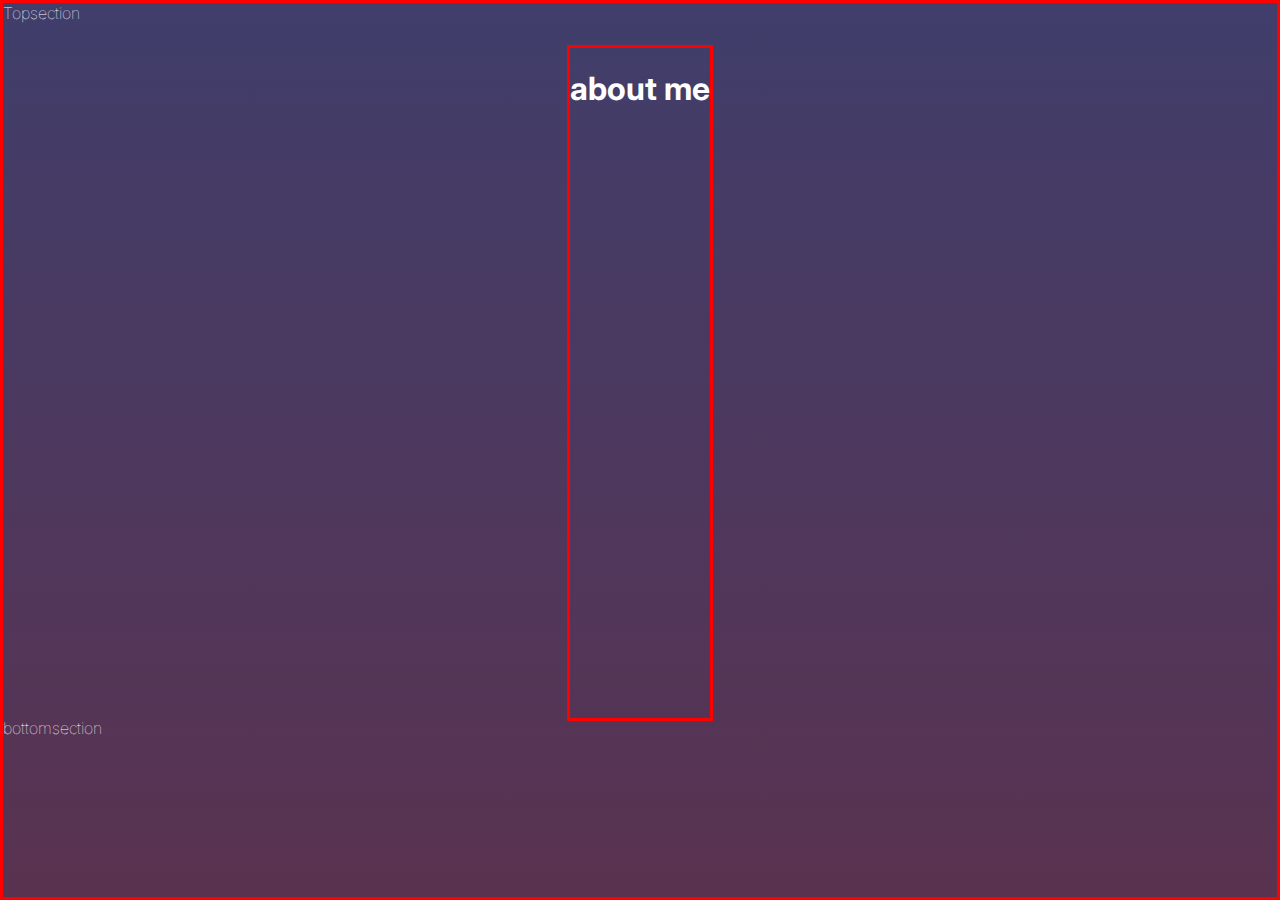
==== aboutme.html @ b3c03163 "Made sliders functionable so volume works but no pause button yet!." ====
<!DOCTYPE html>
<html lang="en">
<head>
    <meta charset="UTF-8">
    <meta name="viewport" content="width=device-width, initial-scale=1.0">
    <title>Personal Website - About Me</title>
    <link href="https://fonts.googleapis.com/css2?family=Inter:ital,opsz,wght@0,14..32,100..900;1,14..32,100..900&family=Oswald:wght@200..700&display=swap" rel="stylesheet">
    <link rel="stylesheet" href="https://fonts.googleapis.com/css2?family=Material+Symbols+Outlined:opsz,wght,FILL,GRAD@24,400,0,0&icon_names=volume_up" />
    <link rel="stylesheet" href="about.css">
</head>
<body>
   <section id="topsection">Topsection</section>

   <section id="midcontent">
        <div id="maincontainer">
            <h1>about me</h1>
        </div>
   </section> 

   <section id="bottomsection">bottomsection</section> 
</body>
</html>
---- about.css ----
body {
    font-family: "Inter", sans-serif;
    font-optical-sizing: auto;
    font-weight: 50;
    font-style: normal;
    background: rgb(64,62,107);
    background: repeating-linear-gradient(180deg, rgba(64,62,107,1) 0%, rgba(90,50,80,1) 100%);
    color: white;
    width: 100vw;
    height: 100vh;
    margin: 0;
    padding: 0;
    overflow: hidden;
    box-sizing: border-box;
    display:grid;
    grid-template-columns: 100%;
    grid-template-rows: 5% 75% auto;
    border: red solid;
    grid-template-areas: "topsection"
    "maincontent"
    "bottomsection";
}

#topsection{
    grid-area: topsection;
}

#midcontent{
    grid-area: maincontent;
    align-self: center;
    justify-self: center;
    height: 100%;
    width: fi;
    border: red solid;
    
}

#maincontainer{
   
}

#bottomsection{
    grid-area: bottomsection;
}
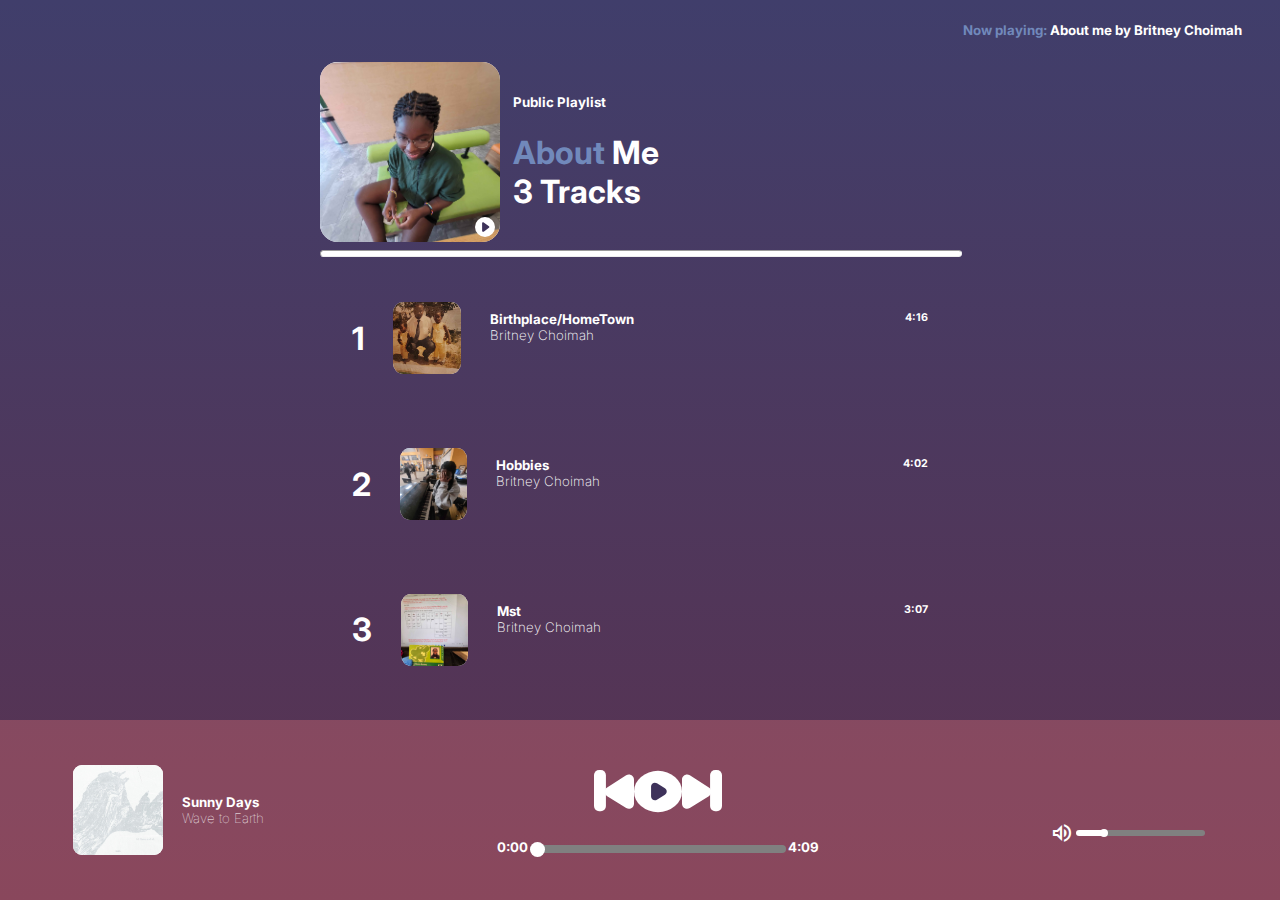
==== commit 6f0d36d1: "finished about page but no links yet" ====
--- a/aboutme.html
+++ b/aboutme.html
@@ -9,14 +9,110 @@
     <link rel="stylesheet" href="about.css">
 </head>
 <body>
-   <section id="topsection">Topsection</section>
+    <audio src="ImportantMedia/aboutmusic.mp3" id="mainmusic"></audio>
+    <section id="topsection">
+        <h5><mark>Now playing:</mark> About me by Britney Choimah</h5>
+    </section>
 
    <section id="midcontent">
-        <div id="maincontainer">
-            <h1>about me</h1>
+        <div id="topmidcontent">
+            <div id="topmainimg">
+                <img src="ImportantMedia/about1.jpg">
+                <svg width="20" height="20" viewBox="0 0 20 20" fill="none" xmlns="http://www.w3.org/2000/svg">
+                    <circle cx="10" cy="10" r="10" fill="white"/>
+                    <path d="M7.1111 13.8142C7.11111 14.6343 8.03938 15.1101 8.70513 14.6312L13.9372 10.8679C14.4922 10.4687 14.4962 9.64421 13.9452 9.23964L8.71305 5.39834C8.04837 4.91035 7.11109 5.38498 7.11109 6.20956L7.1111 13.8142Z" fill="#3E325A"/>
+                    </svg>                                      
+            </div>
+            <div id="mainimgtext">
+                <h5>Public Playlist</h5>
+                <h1><mark>About</mark> Me <br> 3 Tracks</h1>
+            </div> 
+        </div>
+        <hr>
+        <div id="trackgrid">
+            <div class="tracksection">
+                <h1>1</h1>
+                <div class="trackimg">
+                    <img src="ImportantMedia/track1.jpg">
+                </div>
+                <div class="tracktext">
+                    <h5>Birthplace/HomeTown<br><mark>Britney Choimah</mark></h5>
+                    <h6>4:16</h6>
+                </div>
+            </div>
+            <div class="tracksection">
+                <h1>2</h1>
+                <div class="trackimg">
+                    <img src="ImportantMedia/track2.jpg">
+                </div>
+                <div class="tracktext">
+                    <h5>Hobbies<br><mark>Britney Choimah</mark></h5>
+                    <h6>4:02</h6>
+                </div>
+            </div>
+            <div class="tracksection">
+                <h1>3</h1>
+                <div class="trackimg">
+                  <img src="ImportantMedia/track3.jpg">  
+                </div>
+                <div class="tracktext">
+                    <h5>Mst<br><mark>Britney Choimah</mark></h5>
+                    <h6>3:07</h6>
+                </div>
+            </div>
         </div>
    </section> 
 
-   <section id="bottomsection">bottomsection</section> 
+   <section id="bottomsection">
+    <div id="botspacecontainer">
+        <div id="leftbottomcontent">
+            <div id="leftbottomimg">
+                <img src="ImportantMedia/aboutmusiccover.jpg">
+            </div>
+            <h5>Sunny Days<br><mark>Wave to Earth</mark></h5>
+        </div>
+        <div id="bottomaudiocontrols">
+            
+            <div id="buttons">
+                <a href="index.html">
+                    <svg id="backbutton" width="40" height="43" viewBox="0 0 40 43" fill="none" xmlns="http://www.w3.org/2000/svg">
+                        <path d="M39.9999 33.7632C39.9999 37.7723 35.5854 40.2122 32.1907 38.0795L13.1831 26.1378C10.0195 24.1503 9.99819 19.5473 13.1432 17.5306L32.1509 5.34154C35.5436 3.16593 40 5.60218 40 9.63251L39.9999 33.7632Z" fill="white"/>
+                        <rect width="11.9149" height="41.18" rx="5.09744" transform="matrix(-1 0 0 1 11.9149 0)" fill="white"/>
+                    </svg> 
+                </a>                                        
+                <svg id="playbutton" width="50" height="43" viewBox="0 0 50 43" fill="none" xmlns="http://www.w3.org/2000/svg">
+                    <ellipse cx="25" cy="21.495" rx="25" ry="21.495" fill="white"/>
+                    <path d="M17.7778 26.7356C17.7778 29.8697 21.2178 31.7869 23.8833 30.1385L32.2077 24.9903C34.7227 23.4349 34.7395 19.7827 32.2389 18.2042L23.9145 12.9494C21.2503 11.2677 17.7778 13.1822 17.7778 16.3328L17.7778 26.7356Z" fill="#3E325A"/>
+                </svg>
+                <svg width="50" height="43" viewBox="0 0 50 43" fill="none" xmlns="http://www.w3.org/2000/svg" id="pausebutton">
+                    <ellipse cx="25" cy="21.495" rx="25" ry="21.495" fill="white"/>
+                    <rect x="15" y="11" width="8" height="19" fill="#3E325A"/>
+                    <rect x="27" y="11" width="8" height="19" fill="#3E325A"/>
+                </svg>                               
+                <a href="projects.html">
+                    <svg id="forwardbutton" width="40" height="43" viewBox="0 0 40 43" fill="none" xmlns="http://www.w3.org/2000/svg">
+                        <path d="M8.35666e-05 33.7632C9.35807e-05 37.7723 4.41456 40.2122 7.80926 38.0795L26.8169 26.1378C29.9805 24.1503 30.0018 19.5473 26.8568 17.5306L7.8491 5.34154C4.45641 3.16593 1.32238e-05 5.60218 2.3291e-05 9.63251L8.35666e-05 33.7632Z" fill="white"/>
+                        <rect x="28.0851" width="11.9149" height="41.18" rx="5.09744" fill="white"/>
+                    </svg> 
+                </a>                       
+            </div>
+            <div id="progresscontainer">
+                <h5 id="CurrentTimeTag">0:00</h5>
+                <div id="progressbar">
+                    <input type="range" id="progressslider" min="0" max="250" value="0">
+                </div> 
+                <h5>4:09</h5>
+            </div> 
+        </div>
+
+        <div id="volumecontrolcontainer">
+            <span class="material-symbols-outlined">
+                volume_up
+            </span>
+            <input type="range" id="volumeslider" min="0" max="100" value="20">
+        </div>
+    </div>
+   </section>
+   <script src="main.js"></script> 
 </body>
 </html>--- a/about.css
+++ b/about.css
@@ -15,7 +15,6 @@
     display:grid;
     grid-template-columns: 100%;
     grid-template-rows: 5% 75% auto;
-    border: red solid;
     grid-template-areas: "topsection"
     "maincontent"
     "bottomsection";
@@ -23,22 +22,210 @@
 
 #topsection{
     grid-area: topsection;
-}
-
+    justify-self: end;
+    margin-right: 3%;
+}
+
+#topsection mark{
+    background: none;
+    color: #7189BB;
+}
 #midcontent{
     grid-area: maincontent;
     align-self: center;
     justify-self: center;
-    height: 100%;
-    width: fi;
-    border: red solid;
-    
-}
-
-#maincontainer{
+    width: 50%;
+}
+
+#topmidcontent{
+    display: flex;
+    align-items: center;
+}
+
+#topmidcontent mark{
+    background: none;
+    color: #7189BB;
+}
+
+#topmainimg{
+    display: flex;
+    width: 20vh;
+    height: 20vh;
+    background:white;
+    border-radius: 10%;
+    justify-content: flex-end;
+}
+
+#topmainimg img{
+    width: 100%;
+    height: 100%;
+    object-fit: cover;
+    border-radius: 10%;
+
    
 }
 
+#topmainimg svg{
+    align-self: end;
+    position: absolute;
+    margin-bottom: 0.4%;
+    margin-right: 0.4%;
+}
+
+hr {
+    width: 100%;
+    height: 5px;
+    border-radius: 25px;
+    background-color: white;
+}
+
+#mainimgtext{
+    margin-left: 2%;
+}
+
+.trackimg{
+    width: 8vh;
+    height: 8vh;
+    border-radius: 15%;
+    background: white;
+    margin-left: 5%;
+}
+
+.trackimg img{
+    width: 100%;
+    height: 100%;
+    object-fit: cover;
+    border-radius: 15%;
+}
+.tracksection{
+    display: flex;
+    align-items: center;
+    padding: 5%;
+}
+.tracksection:hover{
+    filter: brightness(0.5);
+    background: rgba(0, 0, 0, 0.3)
+}
+.tracktext{
+    width: 80%;
+    height: 100%;
+    display: flex;
+    justify-content: space-between;
+    margin-left: 5%;
+}
+
+.tracktext h5, h6{
+    margin-top: 0;
+}
+
+.tracktext mark{
+    background: none;
+    font-weight: 200;
+    color: white;
+}
+#botspacecontainer{
+    width: 100%;
+    height: 100%;
+    display: flex;
+    align-items: center;
+    justify-content: space-evenly;
+}
 #bottomsection{
     grid-area: bottomsection;
-}+    background: rgba(250, 123, 123, 0.3);
+    width: 100%;
+    height: 100%;
+    
+}
+
+
+#leftbottomcontent{
+    display: flex;
+    align-items: center;
+    width: 15%;
+}
+
+#leftbottomcontent mark{
+    background: none;
+    color: white;
+    font-weight: 100;
+}
+#leftbottomimg{
+    width: 10vh;
+    height: 10vh;
+    background: white;
+    border-radius: 10%;
+    margin-right: 10%;
+}
+
+#leftbottomimg img{
+    width: 100%;
+    height: 100%;
+    object-fit: cover;
+    border-radius: 10%; 
+}
+#bottomaudiocontrols{
+    width: 50%;
+}
+
+
+#progresscontainer{
+    display: flex;
+    align-items: center;
+    justify-self: center;
+    width: fit-content;
+    height: fit-content;
+    justify-content: space-evenly;
+}
+
+#progressslider{
+    width: 20vw;
+    height: 8px;
+    appearance: none;
+    background: linear-gradient(90deg, grey 30%, grey 30%);
+    border-radius: 5px;
+    
+}
+
+#progressslider::-webkit-slider-thumb{
+    appearance: none;
+    background: white;
+    width: 15px;
+    height: 15px;
+    border-radius: 50%;
+}
+
+#buttons{
+    display: flex;
+    margin-top: 3vh;
+    justify-self: center;
+    width: 10vw;
+    justify-content: space-evenly;
+}
+
+#volumecontrolcontainer{
+    margin-top: 5vh;
+    display: flex;
+    align-items: center;
+    justify-content: end;
+}
+
+
+#volumeslider{
+    width: 100%;
+    height: 6px;
+    appearance: none;
+    background: linear-gradient(90deg, grey 30%, grey 30%);
+    border-radius: 5px;
+}
+
+#volumeslider::-webkit-slider-thumb{
+        appearance: none;
+        background: white;
+        width: 8px;
+        height: 8px;
+        border-radius: 50%;
+}
+
+
+
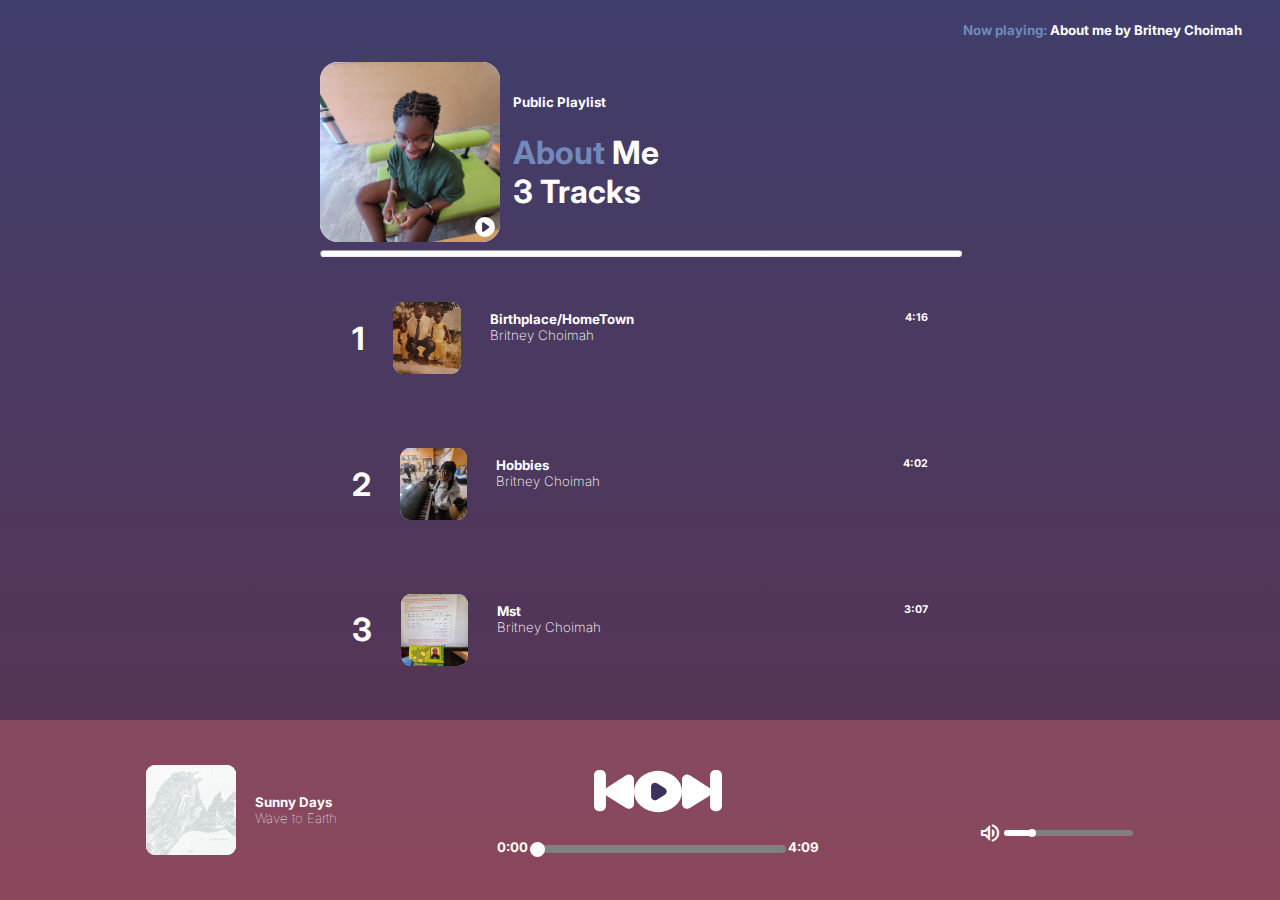
==== commit 63fc62b1: "ccenter" ====
--- a/aboutme.html
+++ b/aboutme.html
@@ -64,7 +64,7 @@
    </section> 
 
    <section id="bottomsection">
-    <div id="botspacecontainer">
+    
         <div id="leftbottomcontent">
             <div id="leftbottomimg">
                 <img src="ImportantMedia/aboutmusiccover.jpg">
@@ -111,7 +111,7 @@
             </span>
             <input type="range" id="volumeslider" min="0" max="100" value="20">
         </div>
-    </div>
+    
    </section>
    <script src="main.js"></script> 
 </body>
--- a/about.css
+++ b/about.css
@@ -123,18 +123,17 @@
     font-weight: 200;
     color: white;
 }
-#botspacecontainer{
-    width: 100%;
-    height: 100%;
-    display: flex;
-    align-items: center;
-    justify-content: space-evenly;
-}
+
 #bottomsection{
     grid-area: bottomsection;
     background: rgba(250, 123, 123, 0.3);
     width: 100%;
     height: 100%;
+    width: 100%;
+    height: 100%;
+    display: flex;
+    align-items: center;
+    justify-content: center;
     
 }
 
@@ -166,6 +165,7 @@
 }
 #bottomaudiocontrols{
     width: 50%;
+    
 }
 
 
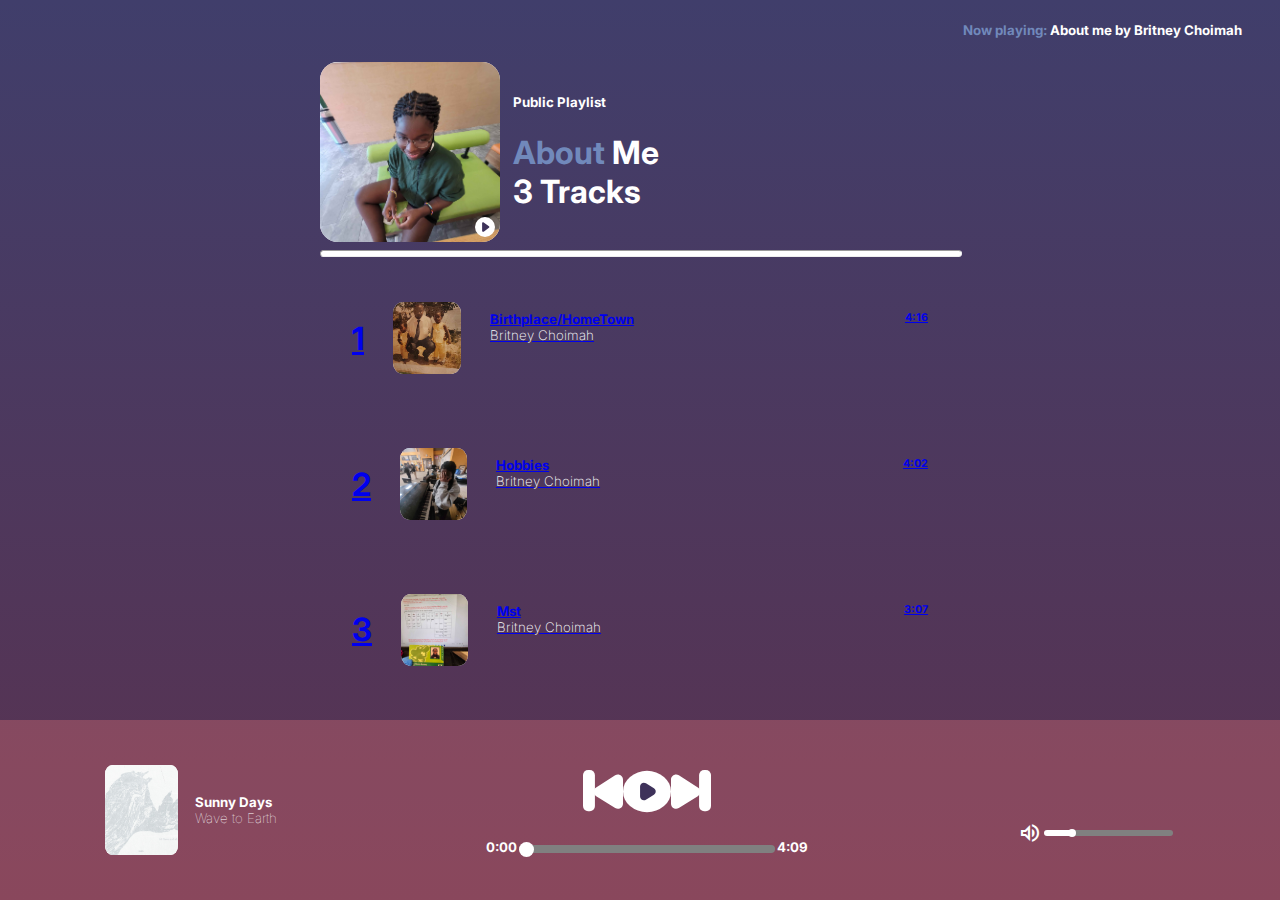
==== commit 757b66a5: "missing MEDIA QUERIES and VIDEOS AND FILLER TEXT PLUS ANIMATION BUG FIXES" ====
--- a/aboutme.html
+++ b/aboutme.html
@@ -30,36 +30,42 @@
         </div>
         <hr>
         <div id="trackgrid">
-            <div class="tracksection">
-                <h1>1</h1>
-                <div class="trackimg">
-                    <img src="ImportantMedia/track1.jpg">
+            <a href="aboutpage2.html">
+                <div class="tracksection">
+                    <h1>1</h1>
+                    <div class="trackimg">
+                        <img src="ImportantMedia/track1.jpg">
+                    </div>
+                    <div class="tracktext">
+                        <h5>Birthplace/HomeTown<br><mark>Britney Choimah</mark></h5>
+                        <h6>4:16</h6>
+                    </div>
                 </div>
-                <div class="tracktext">
-                    <h5>Birthplace/HomeTown<br><mark>Britney Choimah</mark></h5>
-                    <h6>4:16</h6>
+            </a>
+            <a href="aboutpage2.html">
+                <div class="tracksection">
+                    <h1>2</h1>
+                    <div class="trackimg">
+                        <img src="ImportantMedia/track2.jpg">
+                    </div>
+                    <div class="tracktext">
+                        <h5>Hobbies<br><mark>Britney Choimah</mark></h5>
+                        <h6>4:02</h6>
+                    </div>
                 </div>
-            </div>
-            <div class="tracksection">
-                <h1>2</h1>
-                <div class="trackimg">
-                    <img src="ImportantMedia/track2.jpg">
+            </a>
+            <a href="aboutpage2.html">
+                <div class="tracksection">
+                    <h1>3</h1>
+                    <div class="trackimg">
+                        <img src="ImportantMedia/track3.jpg">  
+                    </div>
+                    <div class="tracktext">
+                        <h5>Mst<br><mark>Britney Choimah</mark></h5>
+                        <h6>3:07</h6>
+                    </div>
                 </div>
-                <div class="tracktext">
-                    <h5>Hobbies<br><mark>Britney Choimah</mark></h5>
-                    <h6>4:02</h6>
-                </div>
-            </div>
-            <div class="tracksection">
-                <h1>3</h1>
-                <div class="trackimg">
-                  <img src="ImportantMedia/track3.jpg">  
-                </div>
-                <div class="tracktext">
-                    <h5>Mst<br><mark>Britney Choimah</mark></h5>
-                    <h6>3:07</h6>
-                </div>
-            </div>
+            </a>
         </div>
    </section> 
 
--- a/about.css
+++ b/about.css
@@ -128,12 +128,10 @@
     grid-area: bottomsection;
     background: rgba(250, 123, 123, 0.3);
     width: 100%;
-    height: 100%;
-    width: 100%;
-    height: 100%;
-    display: flex;
-    align-items: center;
-    justify-content: center;
+    display: flex;
+    align-items: center;
+   justify-content: center;
+   justify-content: space-around;
     
 }
 
@@ -141,7 +139,9 @@
 #leftbottomcontent{
     display: flex;
     align-items: center;
-    width: 15%;
+    width: fit-content;
+    white-space: nowrap;
+ 
 }
 
 #leftbottomcontent mark{
@@ -164,8 +164,8 @@
     border-radius: 10%; 
 }
 #bottomaudiocontrols{
-    width: 50%;
-    
+    width: fit-content;
+    padding: 0;
 }
 
 
@@ -173,8 +173,6 @@
     display: flex;
     align-items: center;
     justify-self: center;
-    width: fit-content;
-    height: fit-content;
     justify-content: space-evenly;
 }
 
@@ -184,8 +182,10 @@
     appearance: none;
     background: linear-gradient(90deg, grey 30%, grey 30%);
     border-radius: 5px;
-    
-}
+    transform-origin: center;
+   
+}
+
 
 #progressslider::-webkit-slider-thumb{
     appearance: none;
@@ -201,6 +201,7 @@
     justify-self: center;
     width: 10vw;
     justify-content: space-evenly;
+  
 }
 
 #volumecontrolcontainer{
@@ -208,6 +209,7 @@
     display: flex;
     align-items: center;
     justify-content: end;
+
 }
 
 
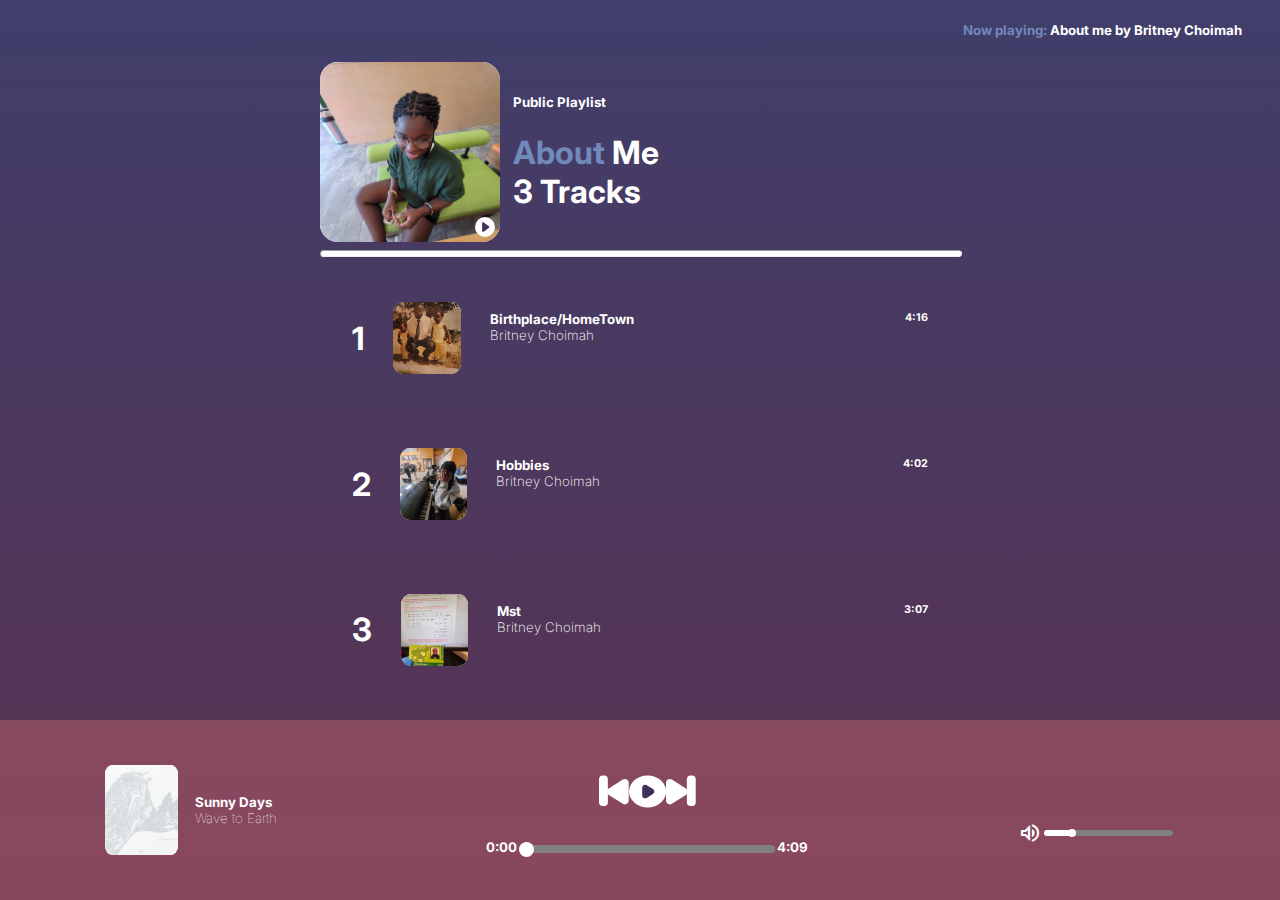
==== commit 07fc7667: "phone adjustment??" ====
--- a/aboutme.html
+++ b/aboutme.html
@@ -2,7 +2,8 @@
 <html lang="en">
 <head>
     <meta charset="UTF-8">
-    <meta name="viewport" content="width=device-width, initial-scale=1.0">
+    <!--metatag change-->
+    <meta name="viewport" content="width=device-width, initial-scale=1.0, maximum-scale=1, user-scalable=no">
     <title>Personal Website - About Me</title>
     <link href="https://fonts.googleapis.com/css2?family=Inter:ital,opsz,wght@0,14..32,100..900;1,14..32,100..900&family=Oswald:wght@200..700&display=swap" rel="stylesheet">
     <link rel="stylesheet" href="https://fonts.googleapis.com/css2?family=Material+Symbols+Outlined:opsz,wght,FILL,GRAD@24,400,0,0&icon_names=volume_up" />
--- a/about.css
+++ b/about.css
@@ -82,7 +82,10 @@
 #mainimgtext{
     margin-left: 2%;
 }
-
+#trackgrid a{
+    text-decoration: none;
+    color: white;
+}
 .trackimg{
     width: 8vh;
     height: 8vh;
@@ -199,17 +202,22 @@
     display: flex;
     margin-top: 3vh;
     justify-self: center;
-    width: 10vw;
+    width: 30%;
     justify-content: space-evenly;
   
 }
 
+#buttons svg{
+    flex-shrink: 1;
+    max-width: 100%;
+}
+
 #volumecontrolcontainer{
     margin-top: 5vh;
     display: flex;
     align-items: center;
     justify-content: end;
-
+    width: auto;
 }
 
 
@@ -230,4 +238,89 @@
 }
 
 
-
+@media (min-width: 1920px) {
+    #topsection{
+        font-size: 2rem;
+    }
+    #mainimgtext h1{
+        font-size: 3rem;
+    }
+    
+    #mainimgtext h5{
+        font-size: 2rem;
+    }
+
+    .tracktext h5{
+        font-size: 1.5rem;
+
+    }
+
+    .tracktext h6{
+        font-size: 1.5rem;
+    }
+
+    #leftbottomcontent h5{
+        font-size: 2rem;
+    }
+}
+
+@media (max-width: 1200px) {
+    #midcontent{
+        width: 75%;
+    }
+
+    #leftbottomimg{
+        width: 8vh;
+        height: 8vh;
+    }
+    #leftbottomcontent h5{
+        font-size: 0.7rem;
+    }
+    #volumeslider{
+        width: 50%;
+    }
+
+    #buttons{
+        width: 60%;
+    }
+ }
+
+ @media (max-width:600px){
+    #leftbottomimg{
+        width: 5vh;
+        height: 5vh;
+    }
+    #volumecontrolcontainer{
+        display: none;
+    }
+    #progresscontainer{
+        display: none;
+    }
+
+    #buttons{
+        width: 60%;
+        
+        height: fit-content;
+    }
+    #leftbottomcontent{
+        
+        height: 10vh;
+    }
+   body{
+
+    grid-template-rows: 5% 80% auto;
+   }
+    
+   #bottomsection{
+    position: fixed;
+    bottom: 0;
+    left: 0;
+    background: rgba(250, 123, 123, 0.3);
+    height: 15%;
+    width: 100%;
+    
+    } 
+
+    
+    
+ }
